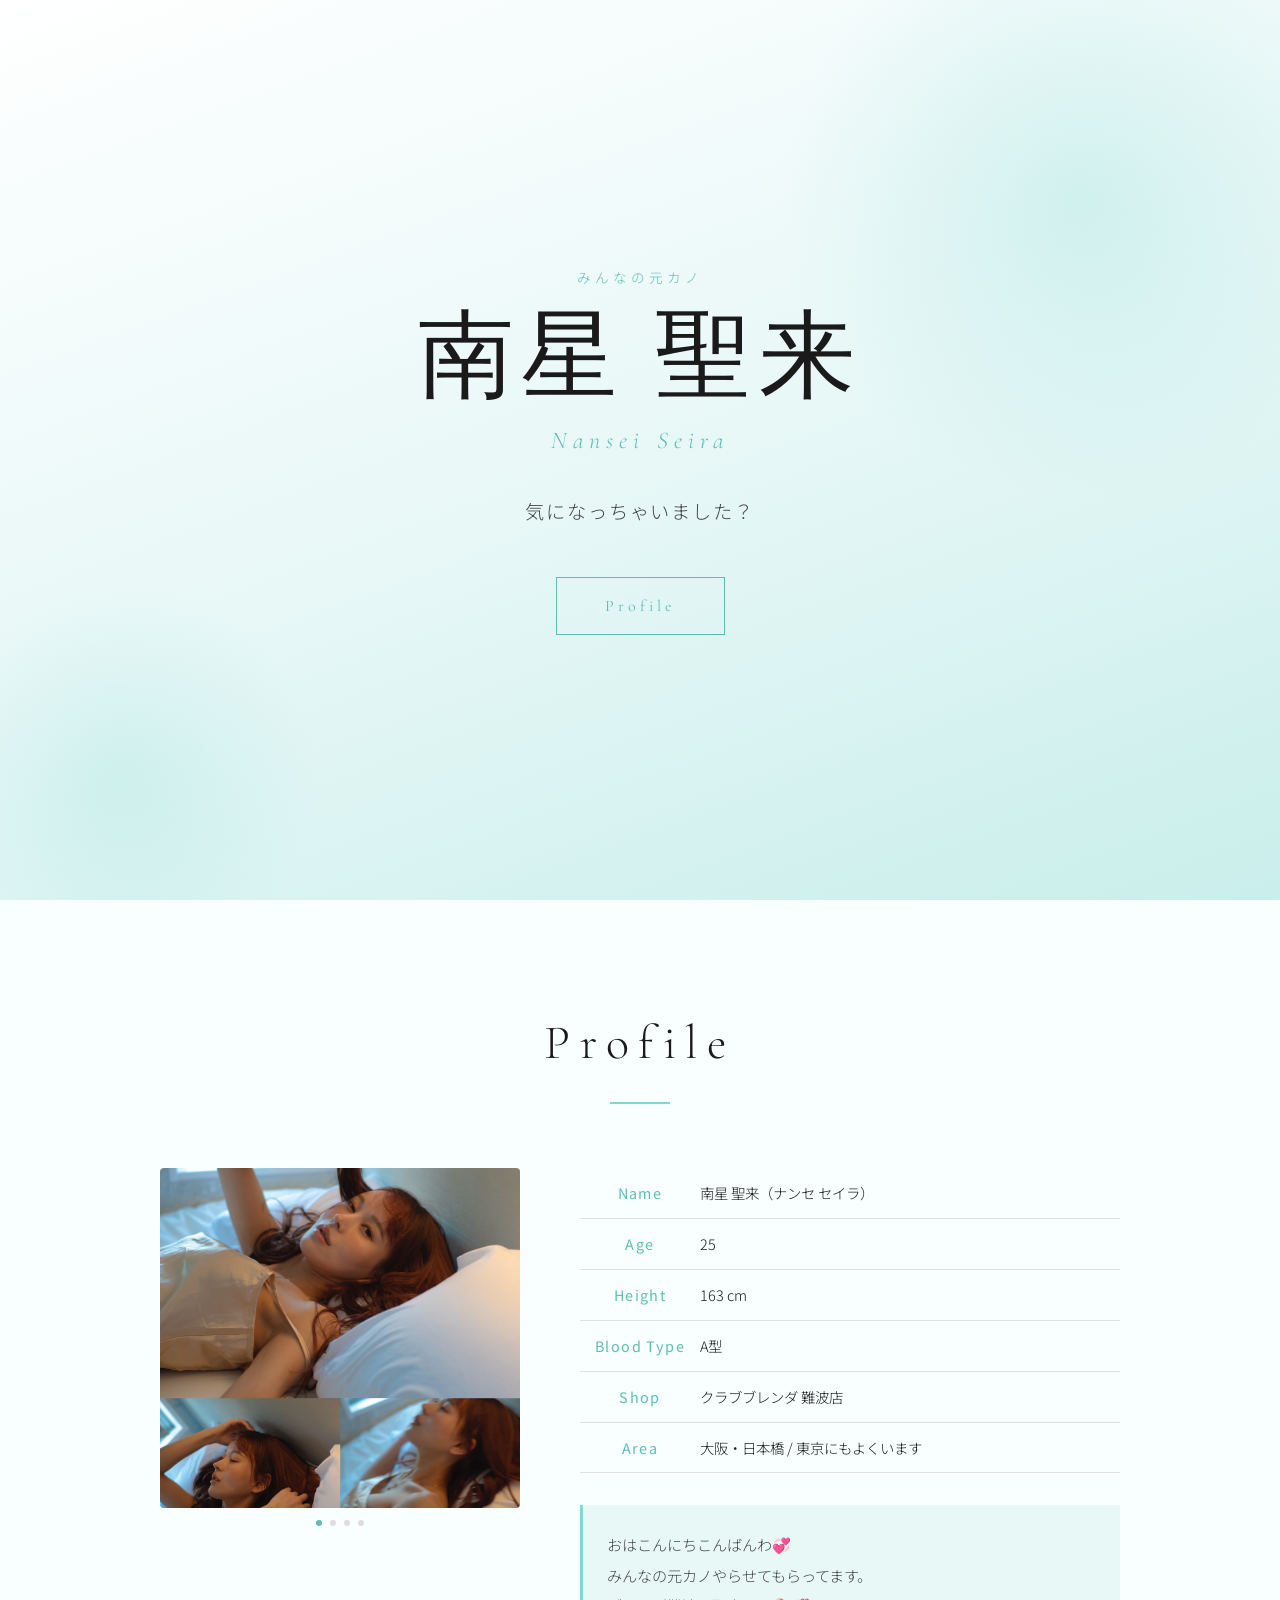
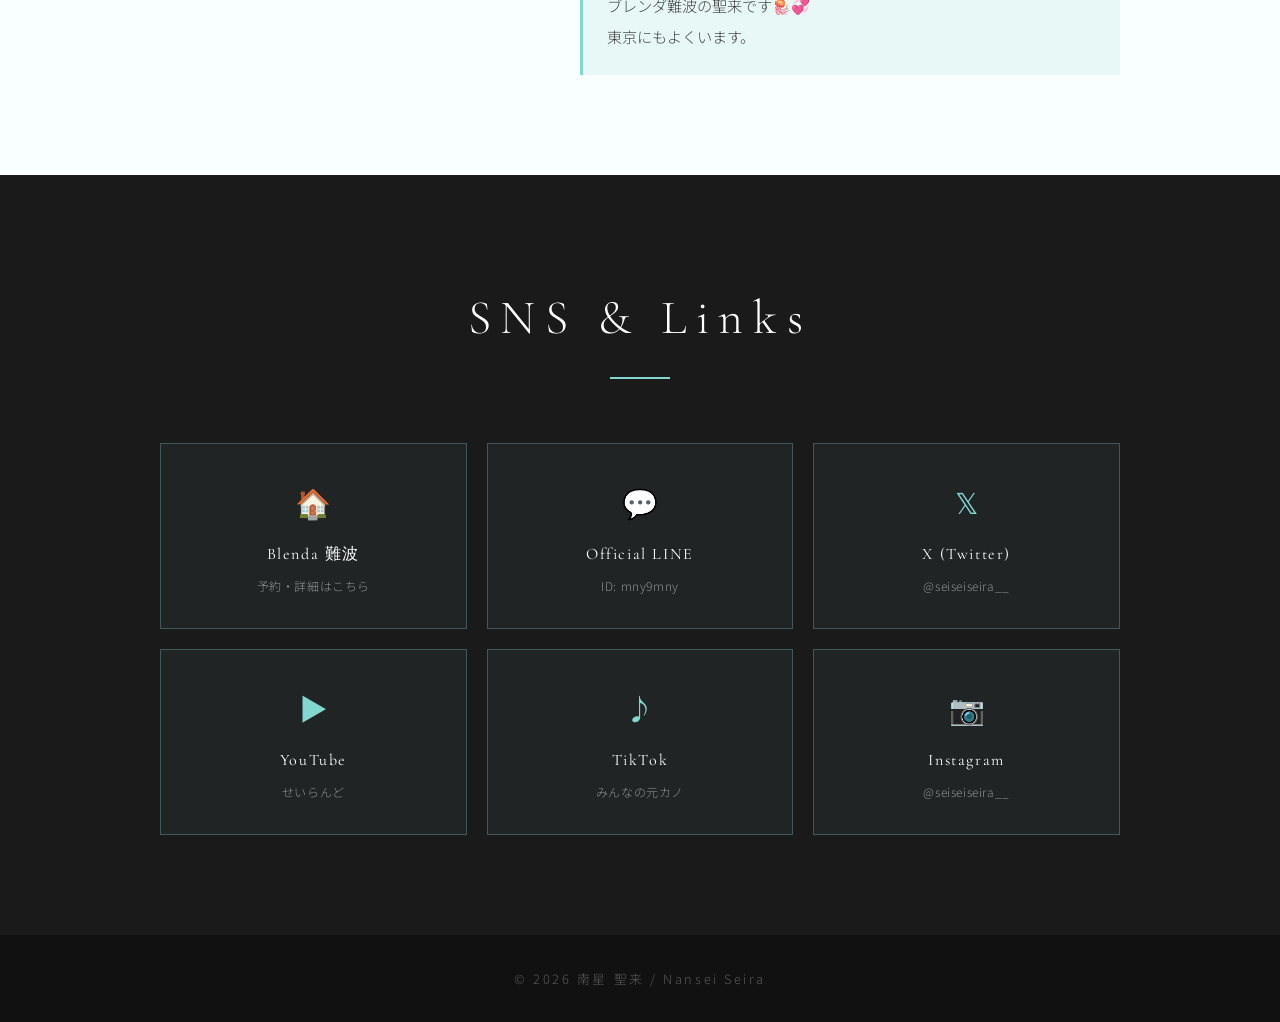
==== index.html @ 90958344 "Initial commit: 聖来のウェブサイト" ====
<!DOCTYPE html>
<html lang="ja">
<head>
  <meta charset="UTF-8" />
  <meta name="viewport" content="width=device-width, initial-scale=1.0" />
  <title>南星 聖来 | Nansei Seira</title>
  <link rel="stylesheet" href="style.css" />
  <link href="https://fonts.googleapis.com/css2?family=Cormorant+Garamond:ital,wght@0,300;0,400;1,300&family=Noto+Sans+JP:wght@300;400&display=swap" rel="stylesheet" />
</head>
<body>

  <!-- Hero -->
  <section class="hero">
    <div class="hero-inner">
      <p class="hero-sub">みんなの元カノ</p>
      <h1 class="hero-name">南星 聖来</h1>
      <p class="hero-name-en">Nansei Seira</p>
      <p class="hero-catch">気になっちゃいました？</p>
      <a href="#profile" class="btn">Profile</a>
    </div>
  </section>

  <!-- Profile -->
  <section class="section" id="profile">
    <div class="container">
      <h2 class="section-title">Profile</h2>
      <div class="profile-grid">
        <div class="profile-photo">
          <div class="photo-scroll">
            <img src="images/1.jpg"  alt="聖来" />
            <img src="images/2.JPG"  alt="聖来" />
            <img src="images/3.JPEG" alt="聖来" />
            <img src="images/4.JPEG" alt="聖来" />
          </div>
          <div class="photo-dots">
            <span class="dot active"></span>
            <span class="dot"></span>
            <span class="dot"></span>
            <span class="dot"></span>
          </div>
        </div>
        <div class="profile-info">
          <table class="profile-table">
            <tr><th>Name</th><td>南星 聖来（ナンセ セイラ）</td></tr>
            <tr><th>Age</th><td>25</td></tr>
            <tr><th>Height</th><td>163 cm</td></tr>
            <tr><th>Blood Type</th><td>A型</td></tr>
            <tr><th>Shop</th><td>クラブブレンダ 難波店</td></tr>
            <tr><th>Area</th><td>大阪・日本橋 / 東京にもよくいます</td></tr>
          </table>
          <p class="profile-bio">
            おはこんにちこんばんわ💞<br>
            みんなの元カノやらせてもらってます。<br>
            ブレンダ難波の聖来です🪼💞<br>
            東京にもよくいます。
          </p>
        </div>
      </div>
    </div>
  </section>

  <!-- SNS -->
  <section class="section section-dark" id="sns">
    <div class="container">
      <h2 class="section-title light">SNS &amp; Links</h2>
      <div class="sns-grid" id="sns-grid"></div>
    </div>
  </section>

  <!-- Footer -->
  <footer class="footer">
    <p>&copy; 2026 南星 聖来 / Nansei Seira</p>
  </footer>

  <script src="data.js"></script>
  <script>
    // Photo scroll dots
    const photoScroll = document.querySelector('.photo-scroll');
    const dots = document.querySelectorAll('.dot');
    if (photoScroll) {
      photoScroll.addEventListener('scroll', () => {
        const index = Math.round(photoScroll.scrollLeft / photoScroll.offsetWidth);
        dots.forEach((d, i) => d.classList.toggle('active', i === index));
      });
    }

    // SNS Cards
    const grid = document.getElementById('sns-grid');
    DATA.sns.forEach(item => {
      const a = document.createElement('a');
      a.href = item.url;
      a.target = '_blank';
      a.className = 'sns-card';
      a.innerHTML = `
        <span class="sns-icon">${item.icon}</span>
        <span class="sns-label">${item.label}</span>
        <span class="sns-desc">${item.desc}</span>
      `;
      grid.appendChild(a);
    });
  </script>
</body>
</html>
---- style.css ----
/* ── Variables ── */
:root {
  --tiffany: #81D8D0;
  --tiffany-dark: #5bbfb5;
  --tiffany-pale: #e8f8f7;
  --dark: #1a1a1a;
  --mid: #444;
  --light: #f9fefe;
  --font-serif: 'Cormorant Garamond', serif;
  --font-sans: 'Noto Sans JP', sans-serif;
}

/* ── Reset ── */
*, *::before, *::after { box-sizing: border-box; margin: 0; padding: 0; }
html { scroll-behavior: smooth; }
body {
  font-family: var(--font-sans);
  color: var(--dark);
  background: var(--light);
  line-height: 1.8;
}
a { text-decoration: none; color: inherit; }

/* ── Hero ── */
.hero {
  min-height: 100vh;
  background: linear-gradient(160deg, #fff 0%, var(--tiffany-pale) 50%, #c9eeeb 100%);
  display: flex;
  align-items: center;
  justify-content: center;
  text-align: center;
  padding: 40px 20px;
  position: relative;
  overflow: hidden;
}

.hero::before {
  content: '';
  position: absolute;
  width: 600px;
  height: 600px;
  border-radius: 50%;
  background: radial-gradient(circle, rgba(129,216,208,0.25) 0%, transparent 70%);
  top: -100px;
  right: -100px;
}

.hero::after {
  content: '';
  position: absolute;
  width: 400px;
  height: 400px;
  border-radius: 50%;
  background: radial-gradient(circle, rgba(129,216,208,0.2) 0%, transparent 70%);
  bottom: -80px;
  left: -80px;
}

.hero-inner { position: relative; z-index: 1; }

.hero-sub {
  font-family: var(--font-sans);
  font-weight: 300;
  font-size: 0.85rem;
  letter-spacing: 0.3em;
  color: var(--tiffany-dark);
  margin-bottom: 16px;
  text-transform: uppercase;
}

.hero-name {
  font-family: var(--font-serif);
  font-size: clamp(3rem, 10vw, 6rem);
  font-weight: 300;
  letter-spacing: 0.08em;
  color: var(--dark);
  line-height: 1.1;
}

.hero-name-en {
  font-family: var(--font-serif);
  font-style: italic;
  font-size: clamp(1rem, 3vw, 1.5rem);
  font-weight: 300;
  letter-spacing: 0.25em;
  color: var(--tiffany-dark);
  margin-top: 8px;
  margin-bottom: 32px;
}

.hero-catch {
  font-size: clamp(1rem, 2.5vw, 1.2rem);
  font-weight: 300;
  color: var(--mid);
  margin-bottom: 48px;
  letter-spacing: 0.1em;
}

.btn {
  display: inline-block;
  padding: 14px 48px;
  border: 1.5px solid var(--tiffany-dark);
  color: var(--tiffany-dark);
  font-family: var(--font-serif);
  font-size: 1rem;
  letter-spacing: 0.25em;
  transition: all 0.3s ease;
}
.btn:hover {
  background: var(--tiffany-dark);
  color: #fff;
}

/* ── Section ── */
.section {
  padding: 100px 20px;
}
.section-dark {
  background: var(--dark);
}

.container {
  max-width: 960px;
  margin: 0 auto;
}

.section-title {
  font-family: var(--font-serif);
  font-size: clamp(2rem, 5vw, 3rem);
  font-weight: 300;
  letter-spacing: 0.2em;
  text-align: center;
  margin-bottom: 64px;
  color: var(--dark);
  position: relative;
}
.section-title.light { color: #fff; }

.section-title::after {
  content: '';
  display: block;
  width: 60px;
  height: 1.5px;
  background: var(--tiffany);
  margin: 16px auto 0;
}

/* ── Profile ── */
.profile-grid {
  display: grid;
  grid-template-columns: 1fr 1.5fr;
  gap: 60px;
  align-items: start;
}

@media (max-width: 640px) {
  .profile-grid { grid-template-columns: 1fr; }
}

.photo-scroll {
  display: flex;
  overflow-x: scroll;
  scroll-snap-type: x mandatory;
  -webkit-overflow-scrolling: touch;
  gap: 8px;
  scrollbar-width: none;
}
.photo-scroll::-webkit-scrollbar { display: none; }
.photo-scroll img {
  flex: 0 0 100%;
  scroll-snap-align: start;
  width: 100%;
  max-height: 70vw;
  object-fit: cover;
  display: block;
  border-radius: 4px;
}
@media (min-width: 641px) {
  .photo-scroll img { max-height: 340px; }
}
.photo-dots {
  display: flex;
  justify-content: center;
  gap: 8px;
  margin-top: 12px;
}
.dot {
  width: 6px;
  height: 6px;
  border-radius: 50%;
  background: #ddd;
  transition: background 0.3s;
}
.dot.active { background: var(--tiffany-dark); }

.profile-table {
  width: 100%;
  border-collapse: collapse;
  margin-bottom: 32px;
}
.profile-table th,
.profile-table td {
  padding: 12px 0;
  border-bottom: 1px solid #e0e0e0;
  font-size: 0.9rem;
  font-weight: 300;
}
.profile-table th {
  width: 120px;
  color: var(--tiffany-dark);
  letter-spacing: 0.1em;
  font-weight: 400;
}

.profile-bio {
  font-size: 0.95rem;
  font-weight: 300;
  line-height: 2;
  color: var(--mid);
  padding: 24px;
  background: var(--tiffany-pale);
  border-left: 3px solid var(--tiffany);
}

/* ── SNS ── */
.sns-grid {
  display: grid;
  grid-template-columns: repeat(3, 1fr);
  gap: 20px;
}

@media (max-width: 640px) {
  .sns-grid { grid-template-columns: repeat(2, 1fr); }
}

.sns-card {
  display: flex;
  flex-direction: column;
  align-items: center;
  padding: 32px 16px;
  border: 1px solid rgba(129,216,208,0.3);
  background: rgba(129,216,208,0.05);
  transition: all 0.3s ease;
  text-align: center;
}
.sns-card:hover {
  background: rgba(129,216,208,0.15);
  border-color: var(--tiffany);
  transform: translateY(-4px);
}

.sns-icon {
  font-size: 1.8rem;
  margin-bottom: 12px;
  color: var(--tiffany);
}

.sns-label {
  font-family: var(--font-serif);
  font-size: 1rem;
  letter-spacing: 0.1em;
  color: #fff;
  margin-bottom: 6px;
}

.sns-desc {
  font-size: 0.75rem;
  font-weight: 300;
  color: rgba(255,255,255,0.5);
  letter-spacing: 0.05em;
}

/* ── Footer ── */
.footer {
  background: #111;
  color: rgba(255,255,255,0.3);
  text-align: center;
  padding: 32px 20px;
  font-size: 0.8rem;
  font-weight: 300;
  letter-spacing: 0.2em;
}
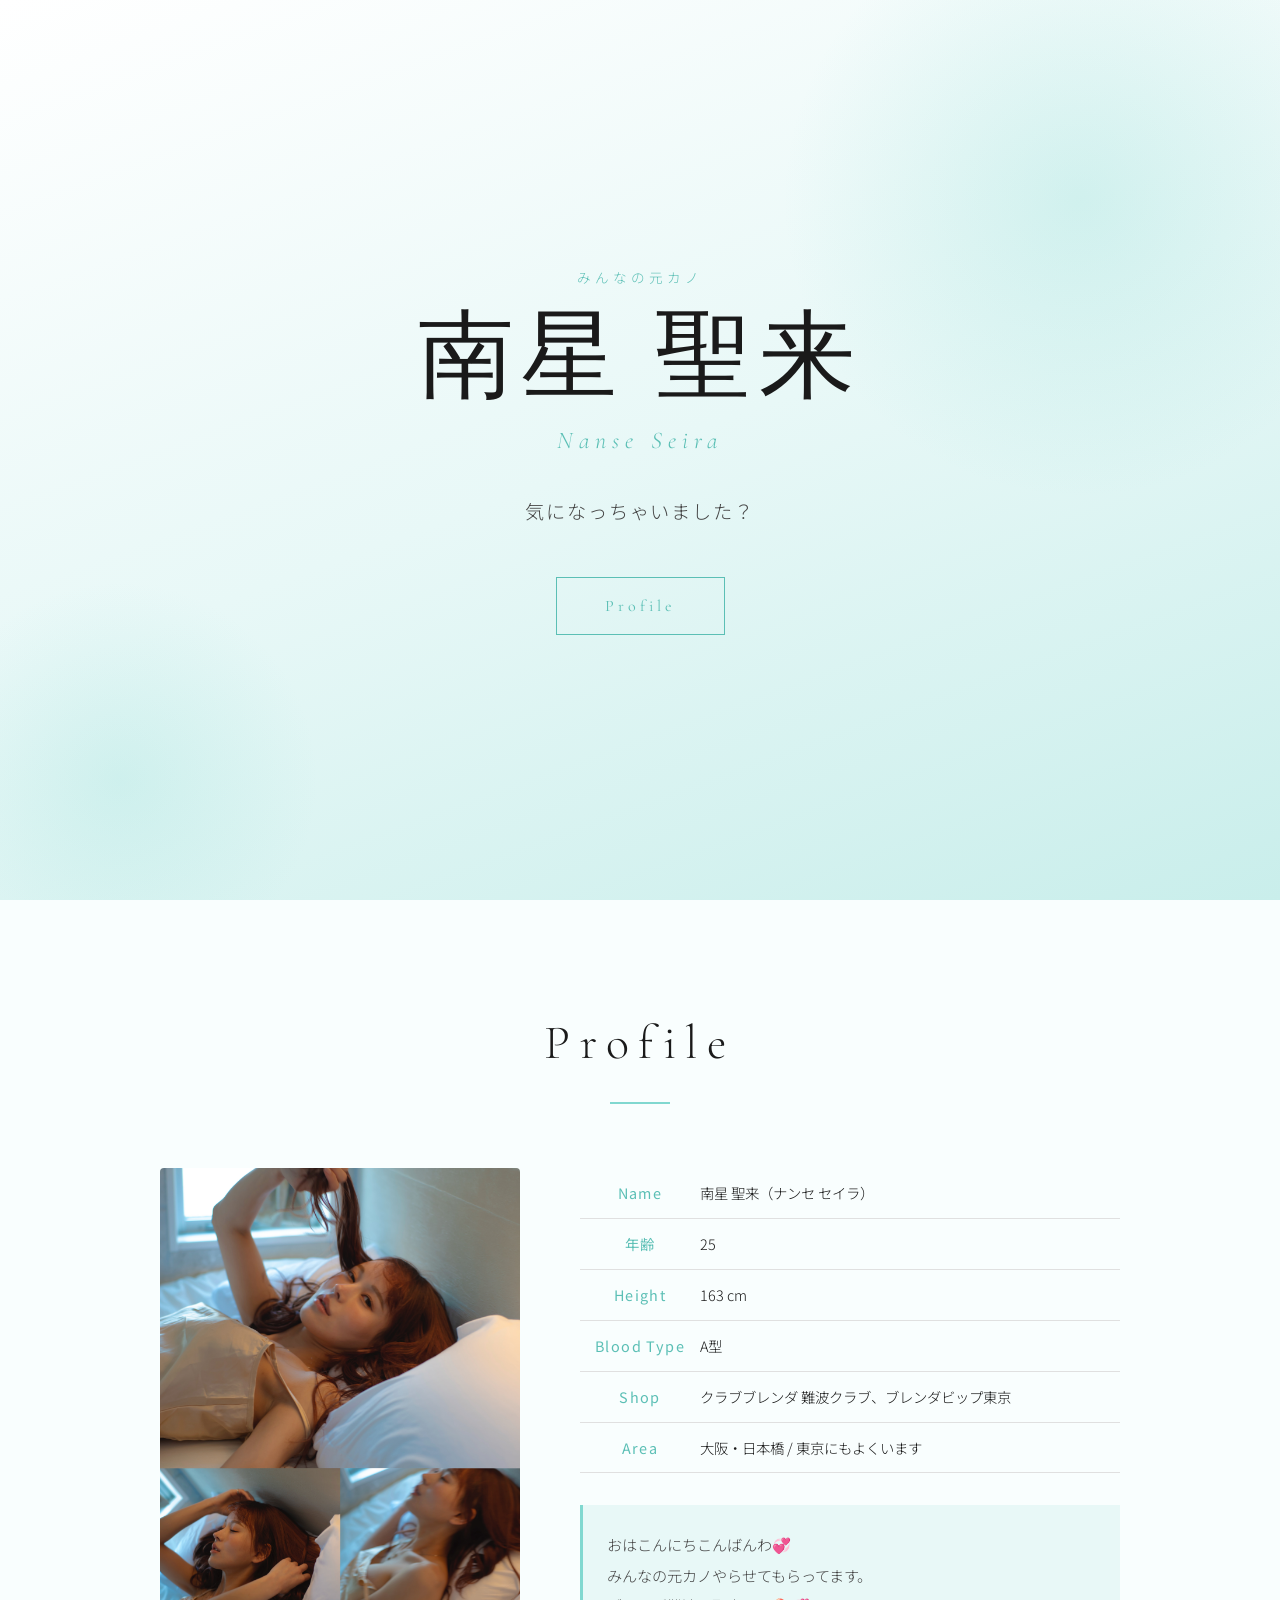
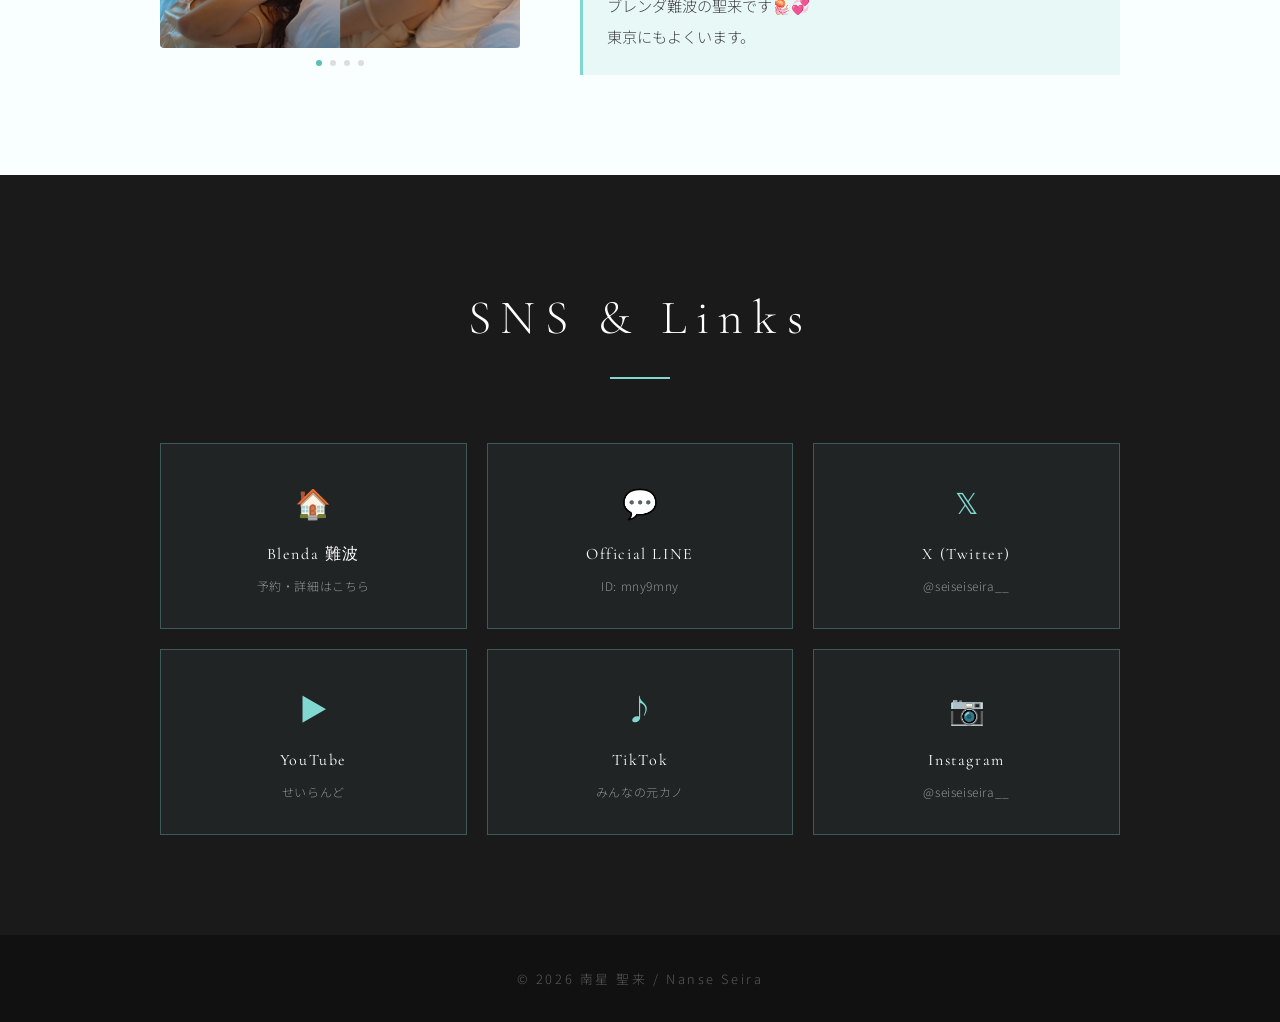
==== commit 873493de: "６っこおわりました" ====
--- a/index.html
+++ b/index.html
@@ -3,7 +3,7 @@
 <head>
   <meta charset="UTF-8" />
   <meta name="viewport" content="width=device-width, initial-scale=1.0" />
-  <title>南星 聖来 | Nansei Seira</title>
+  <title>南星 聖来 | Nanse Seira</title>
   <link rel="stylesheet" href="style.css" />
   <link href="https://fonts.googleapis.com/css2?family=Cormorant+Garamond:ital,wght@0,300;0,400;1,300&family=Noto+Sans+JP:wght@300;400&display=swap" rel="stylesheet" />
 </head>
@@ -14,7 +14,7 @@
     <div class="hero-inner">
       <p class="hero-sub">みんなの元カノ</p>
       <h1 class="hero-name">南星 聖来</h1>
-      <p class="hero-name-en">Nansei Seira</p>
+      <p class="hero-name-en">Nanse Seira</p>
       <p class="hero-catch">気になっちゃいました？</p>
       <a href="#profile" class="btn">Profile</a>
     </div>
@@ -42,10 +42,10 @@
         <div class="profile-info">
           <table class="profile-table">
             <tr><th>Name</th><td>南星 聖来（ナンセ セイラ）</td></tr>
-            <tr><th>Age</th><td>25</td></tr>
+            <tr><th>年齢</th><td>25</td></tr>
             <tr><th>Height</th><td>163 cm</td></tr>
             <tr><th>Blood Type</th><td>A型</td></tr>
-            <tr><th>Shop</th><td>クラブブレンダ 難波店</td></tr>
+            <tr><th>Shop</th><td>クラブブレンダ 難波クラブ、ブレンダビップ東京</td></tr>
             <tr><th>Area</th><td>大阪・日本橋 / 東京にもよくいます</td></tr>
           </table>
           <p class="profile-bio">
@@ -69,7 +69,7 @@
 
   <!-- Footer -->
   <footer class="footer">
-    <p>&copy; 2026 南星 聖来 / Nansei Seira</p>
+    <p>&copy; 2026 南星 聖来 / Nanse Seira</p>
   </footer>
 
   <script src="data.js"></script>
--- a/style.css
+++ b/style.css
@@ -170,13 +170,10 @@
   flex: 0 0 100%;
   scroll-snap-align: start;
   width: 100%;
-  max-height: 70vw;
-  object-fit: cover;
+  height: auto;
+  object-fit: contain;
   display: block;
   border-radius: 4px;
-}
-@media (min-width: 641px) {
-  .photo-scroll img { max-height: 340px; }
 }
 .photo-dots {
   display: flex;
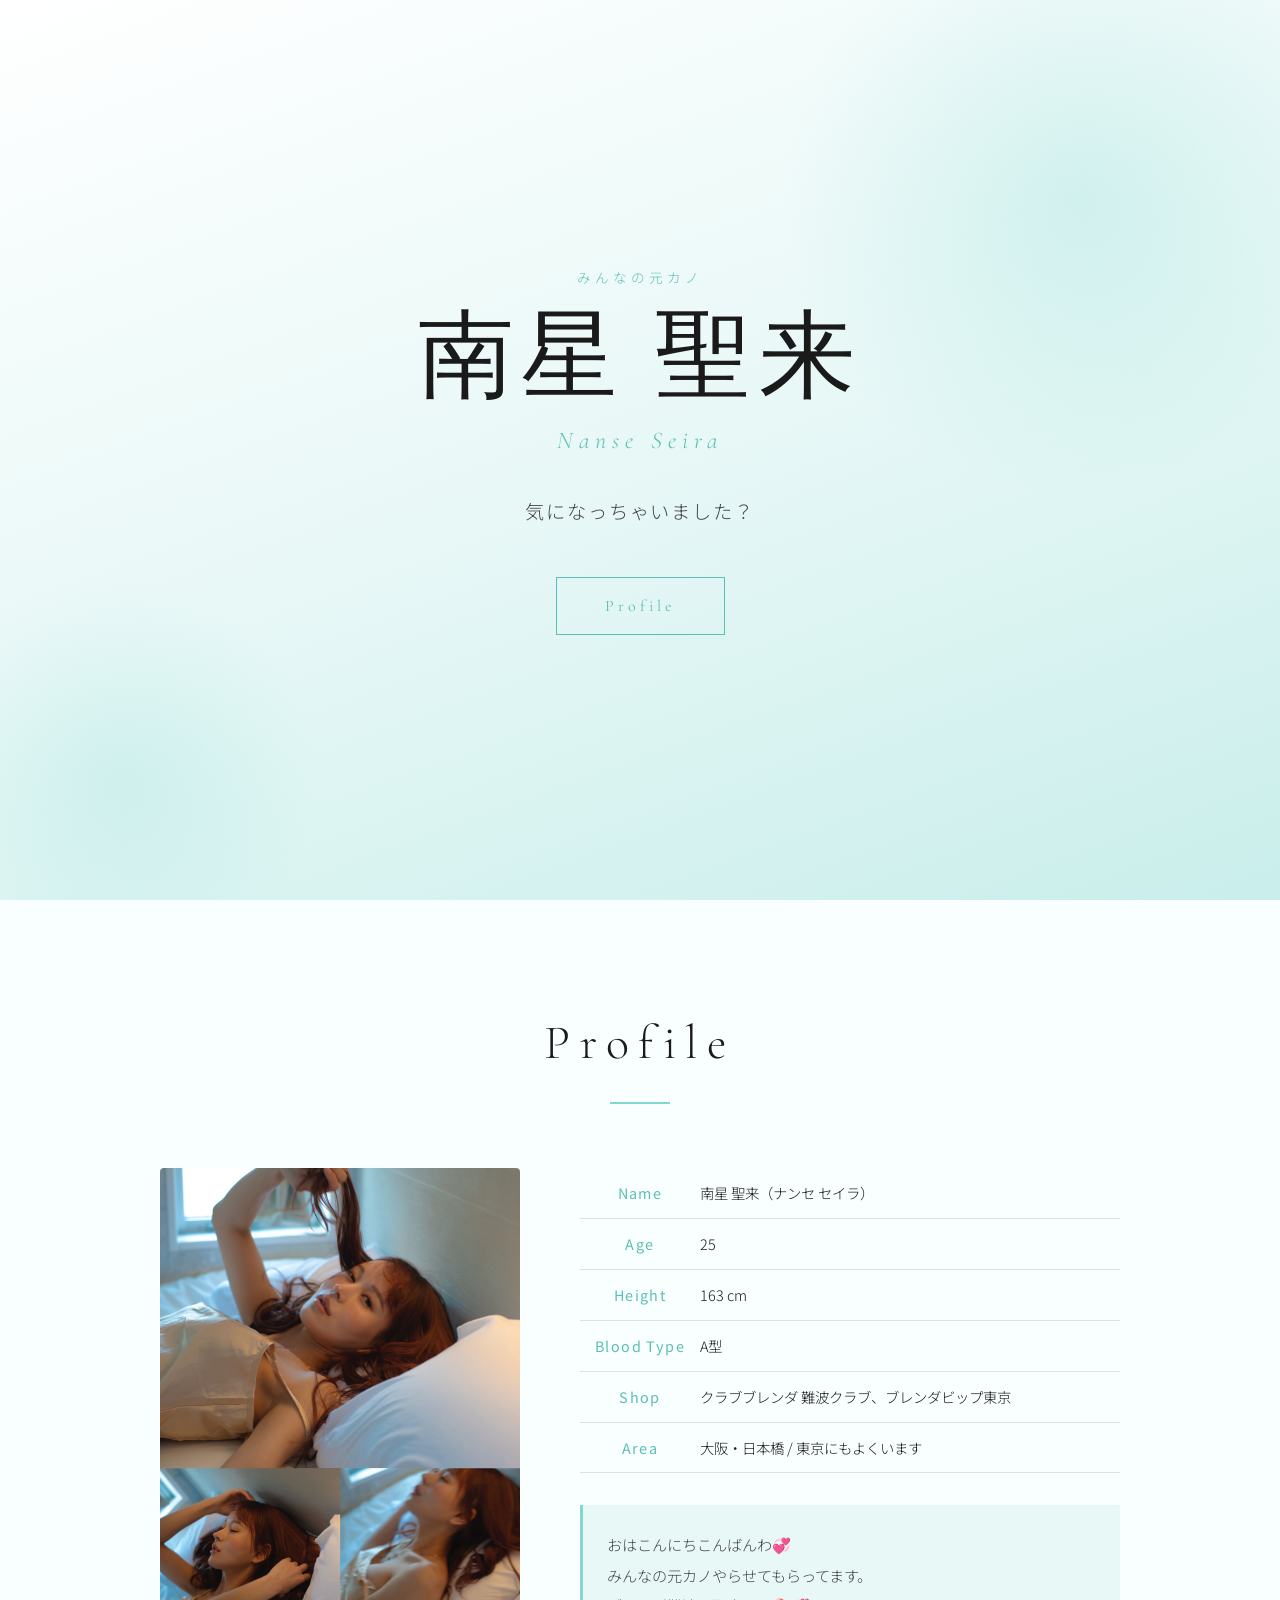
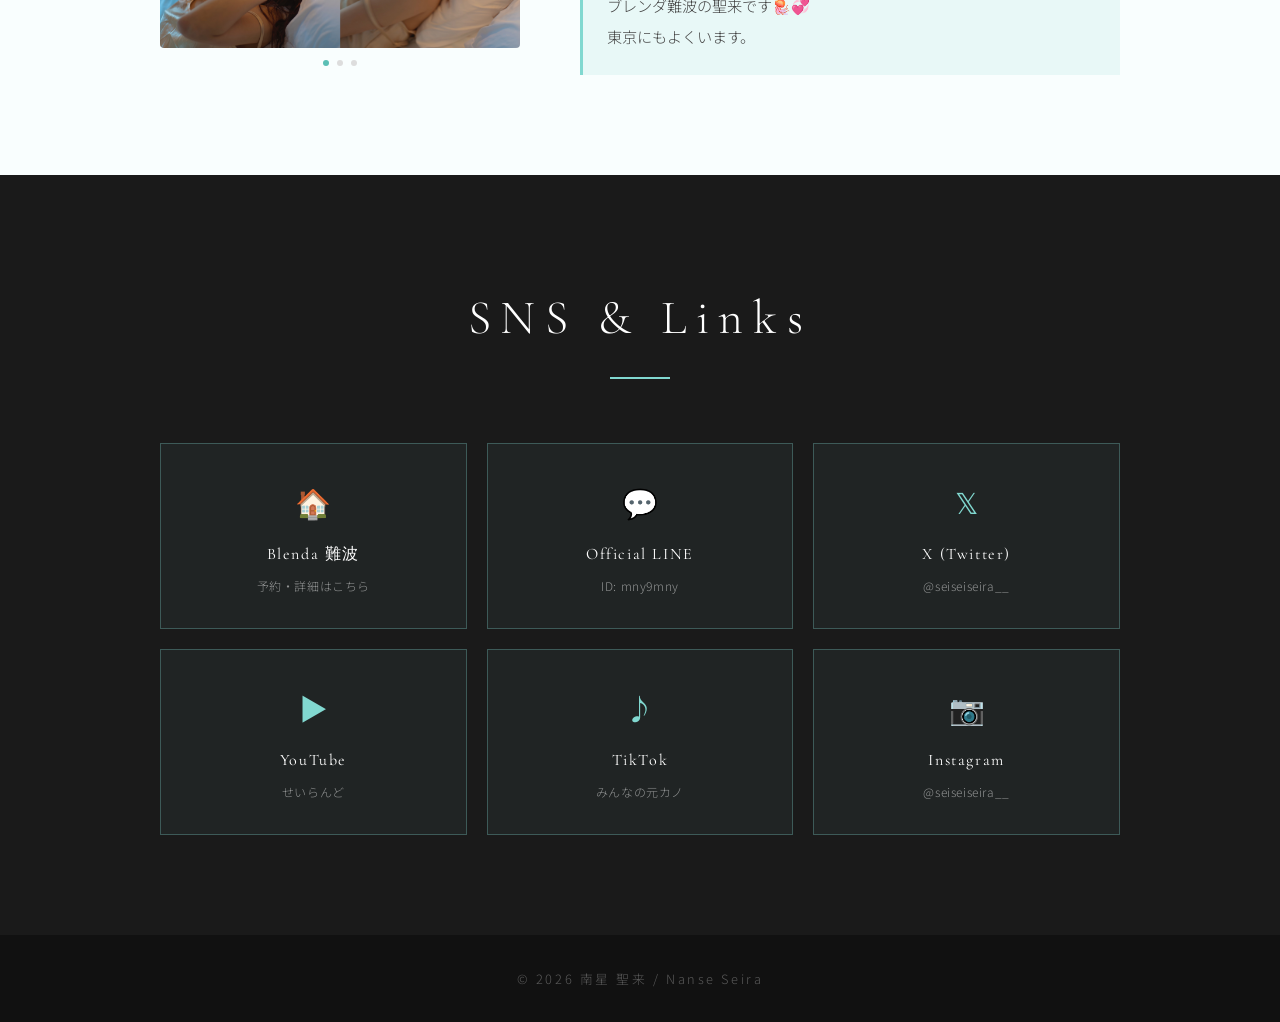
==== commit 3c848e7d: "画像を3枚にした" ====
--- a/index.html
+++ b/index.html
@@ -30,11 +30,9 @@
             <img src="images/1.jpg"  alt="聖来" />
             <img src="images/2.JPG"  alt="聖来" />
             <img src="images/3.JPEG" alt="聖来" />
-            <img src="images/4.JPEG" alt="聖来" />
           </div>
           <div class="photo-dots">
             <span class="dot active"></span>
-            <span class="dot"></span>
             <span class="dot"></span>
             <span class="dot"></span>
           </div>
@@ -42,7 +40,7 @@
         <div class="profile-info">
           <table class="profile-table">
             <tr><th>Name</th><td>南星 聖来（ナンセ セイラ）</td></tr>
-            <tr><th>年齢</th><td>25</td></tr>
+            <tr><th>Age</th><td>25</td></tr>
             <tr><th>Height</th><td>163 cm</td></tr>
             <tr><th>Blood Type</th><td>A型</td></tr>
             <tr><th>Shop</th><td>クラブブレンダ 難波クラブ、ブレンダビップ東京</td></tr>
